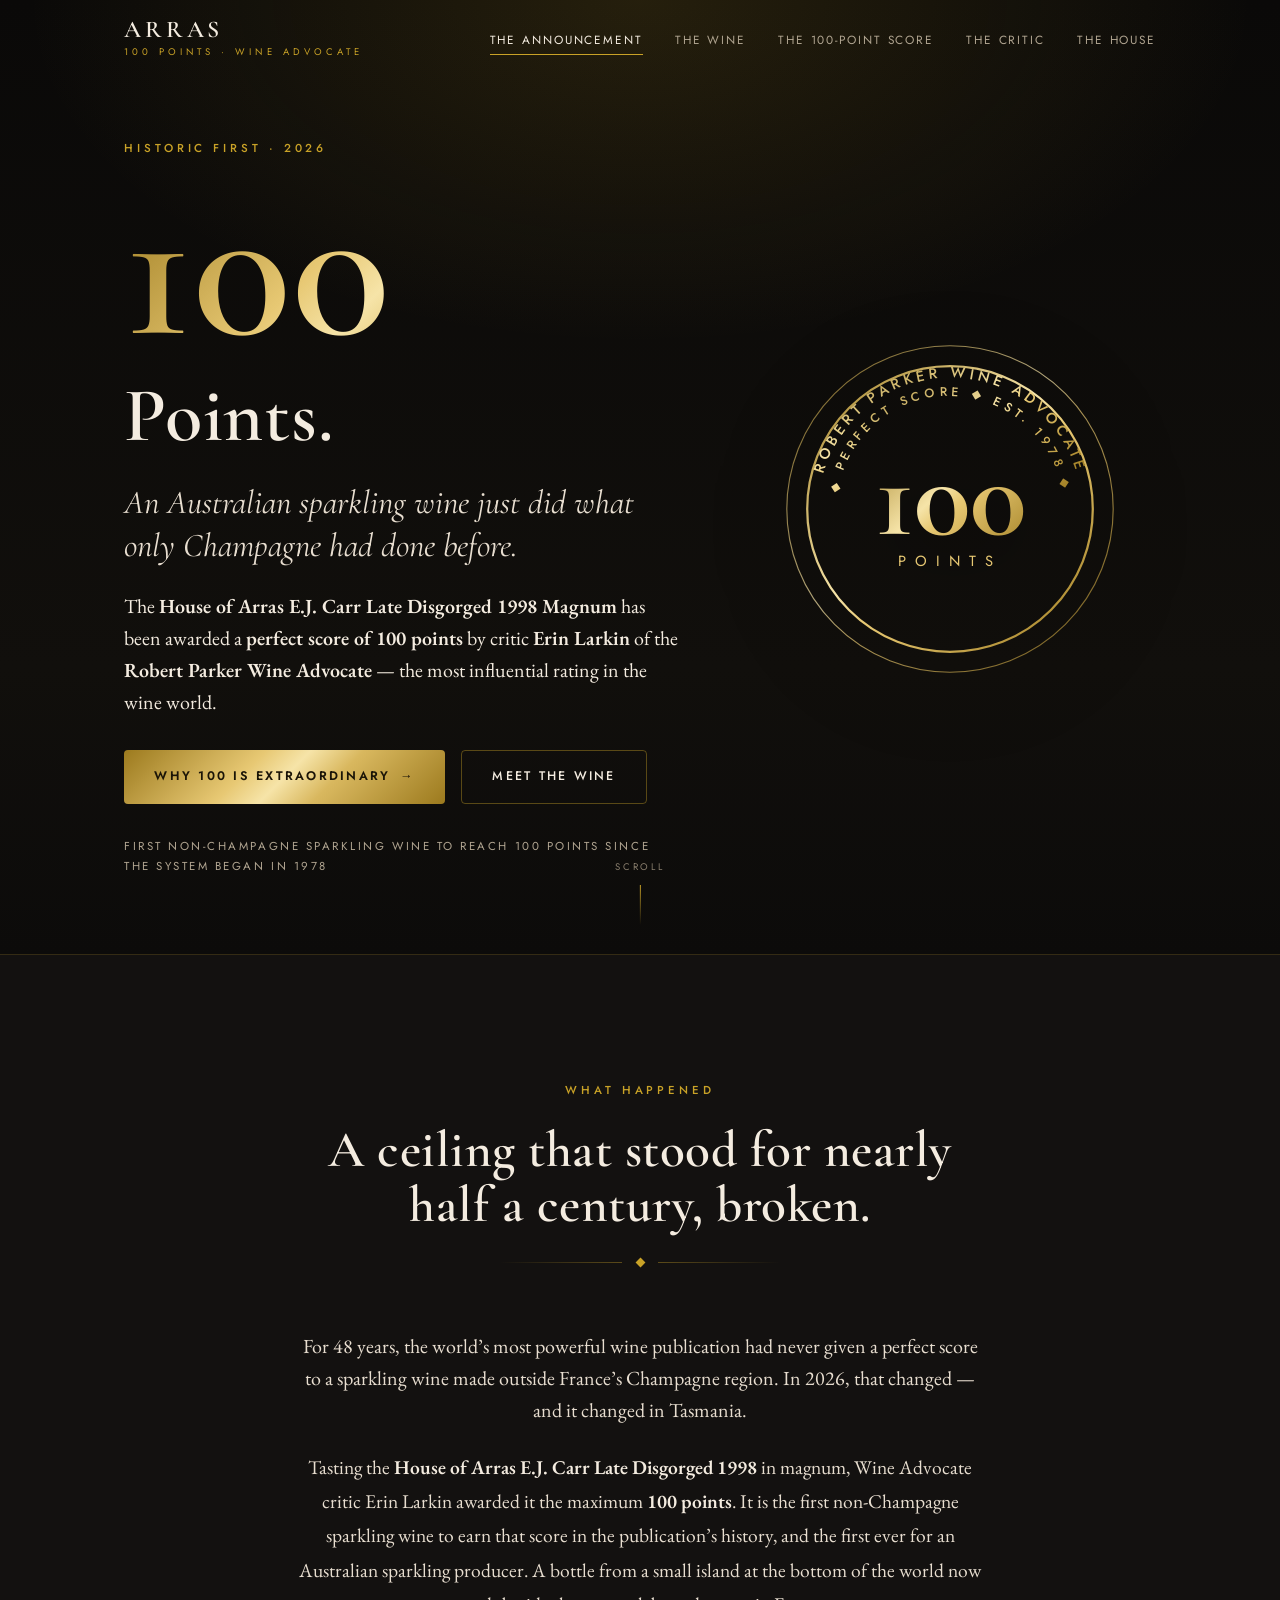
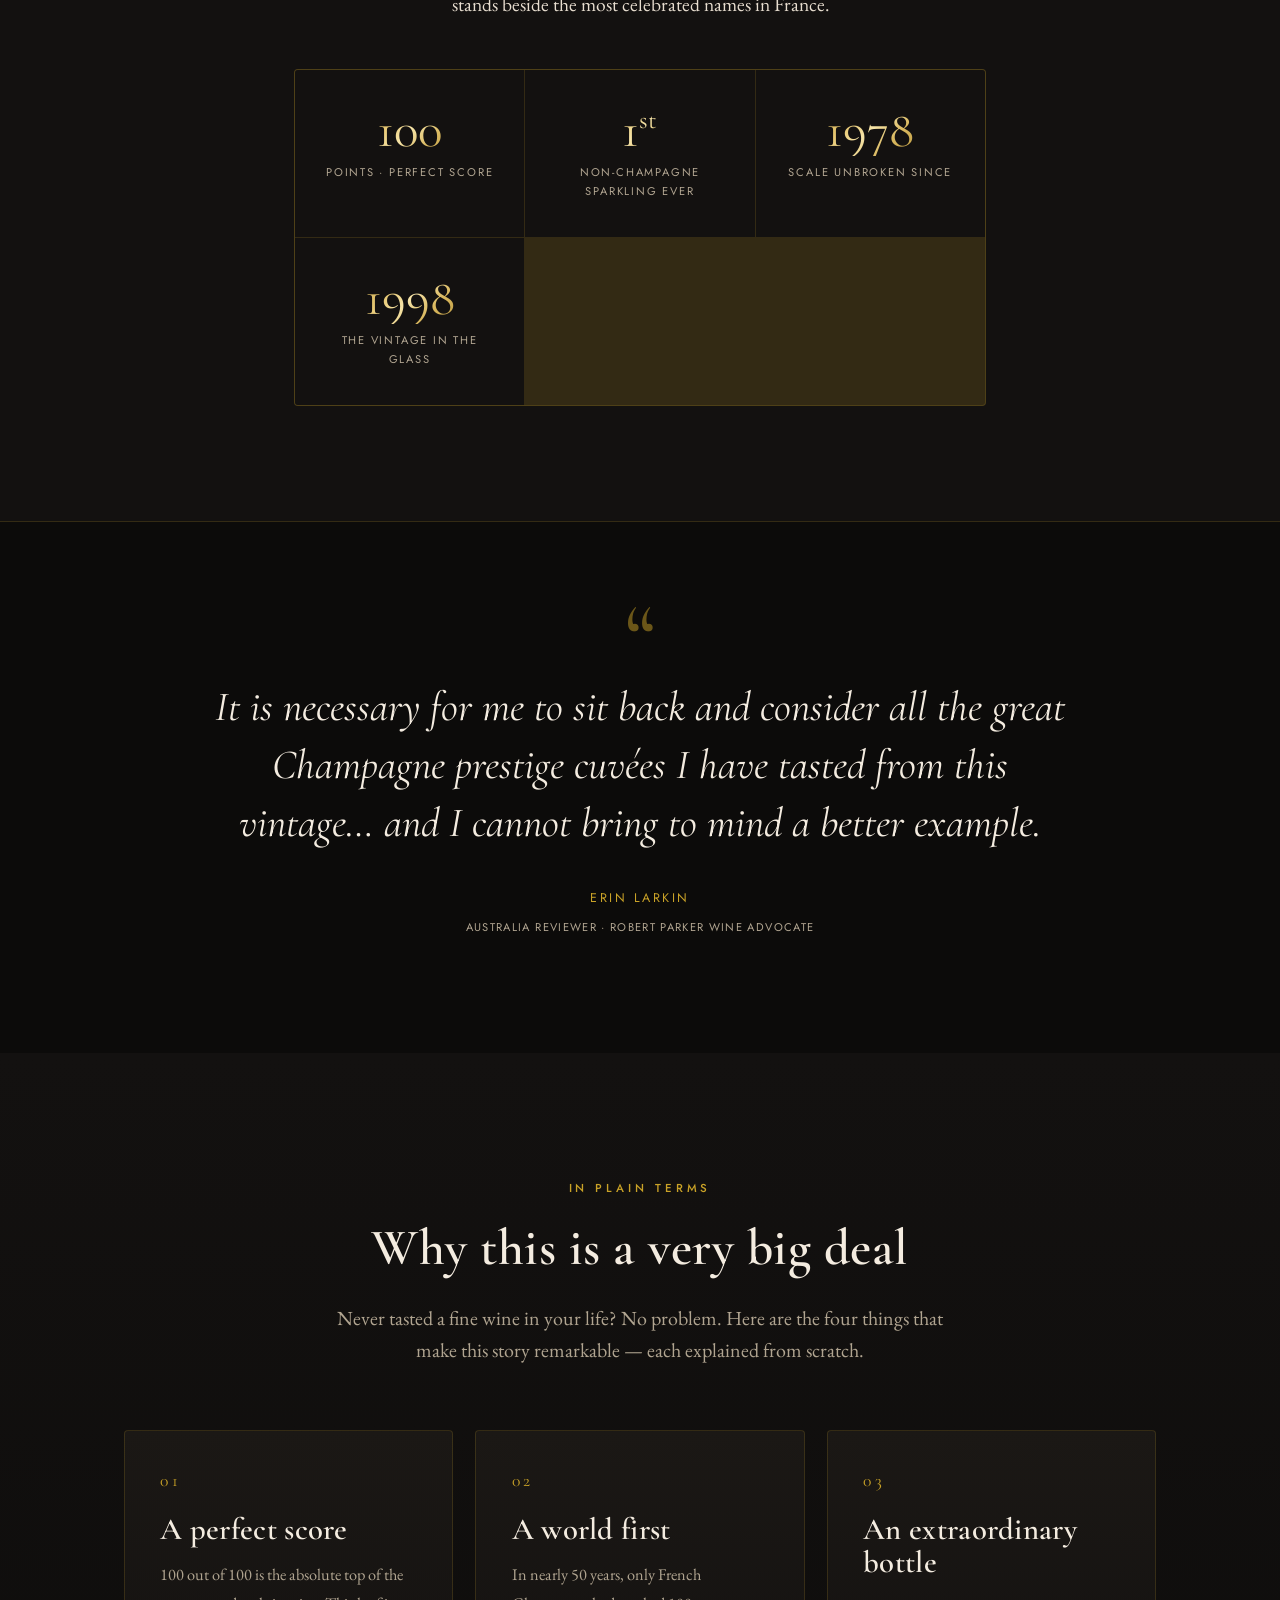
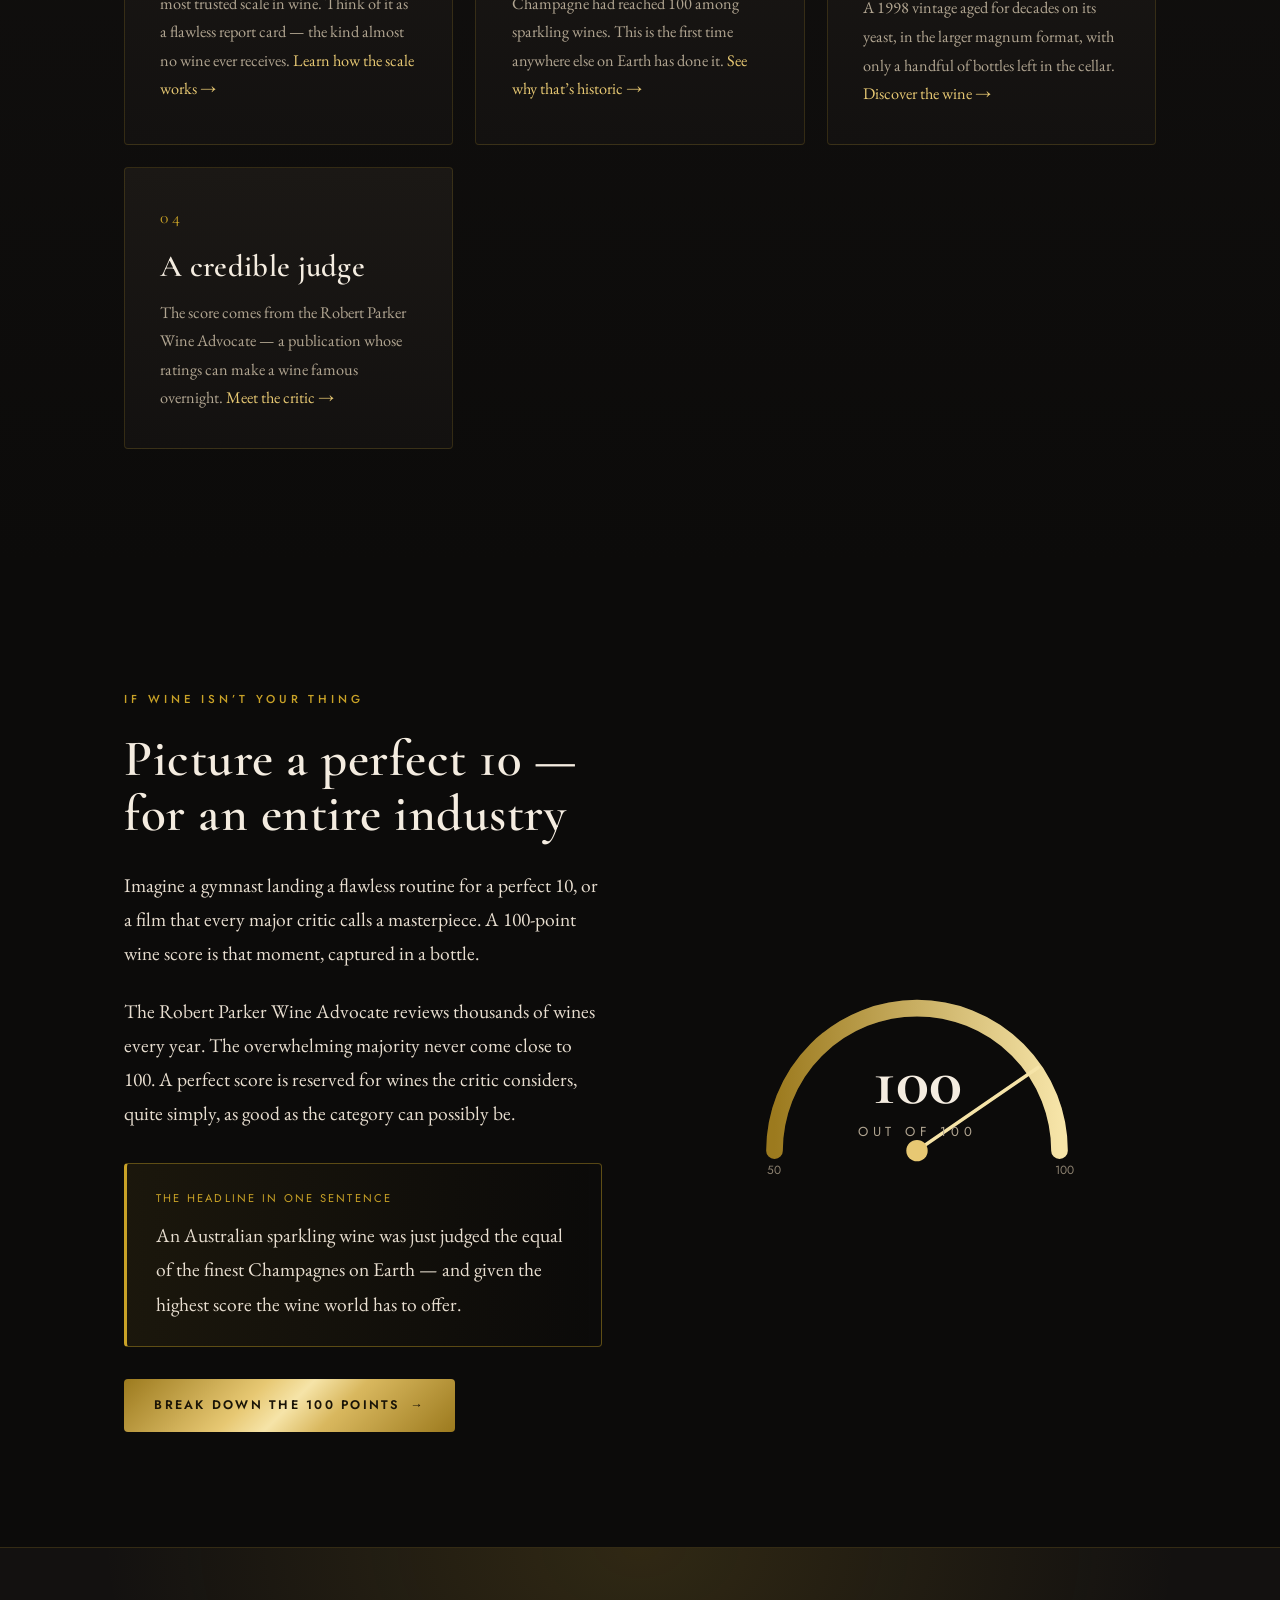
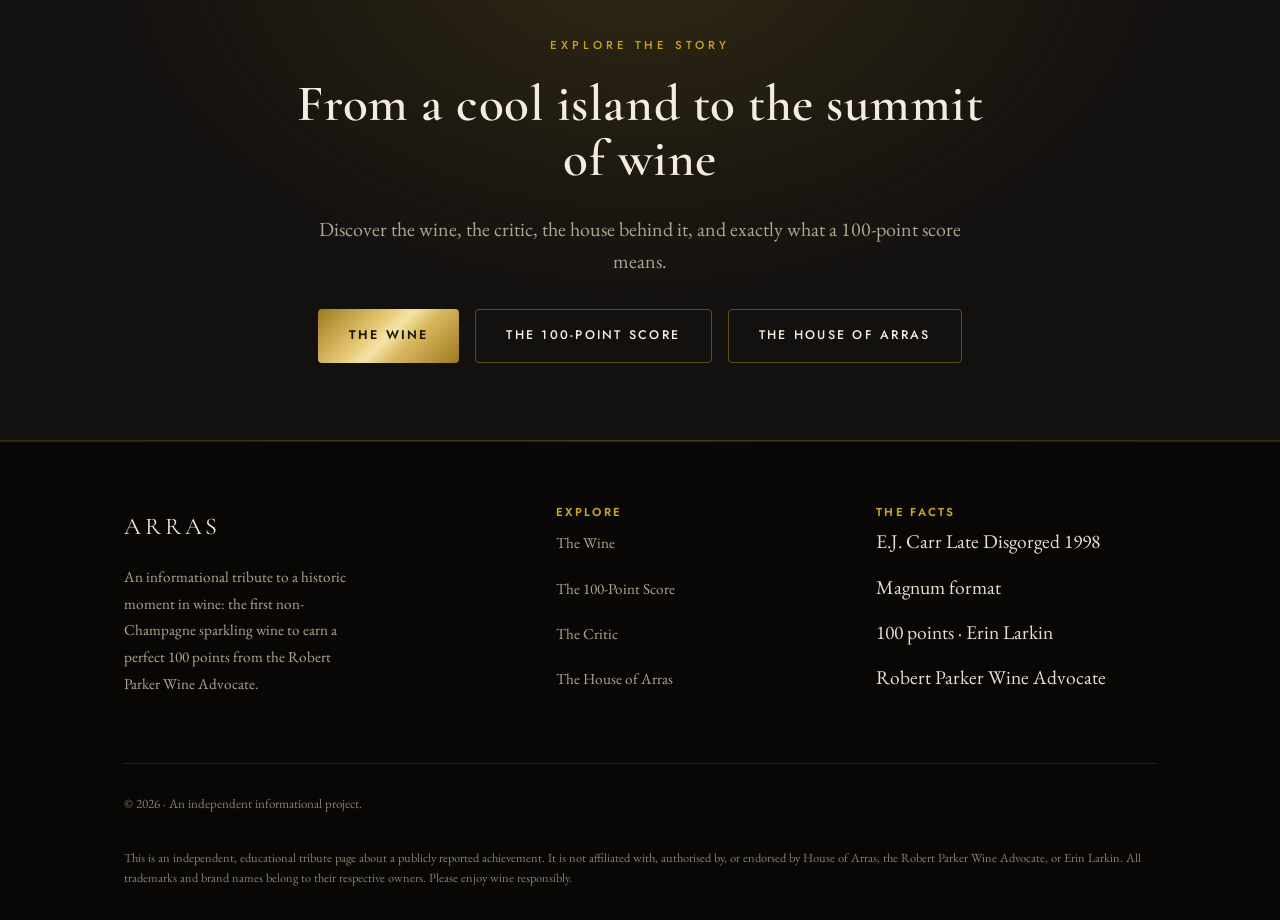
==== index.html @ d30e1c85 "Build House of Arras 100-point informational website Multi-page static site (HTML/CSS/JS) celebratin" ====
<!DOCTYPE html>
<html lang="en">
<head>
  <meta charset="UTF-8" />
  <meta name="viewport" content="width=device-width, initial-scale=1.0" />
  <title>House of Arras — A Perfect 100 Points | Robert Parker Wine Advocate</title>
  <meta name="description" content="A first in history: House of Arras E.J. Carr Late Disgorged 1998 Magnum is the first non-Champagne sparkling wine ever to score a perfect 100 points from Robert Parker Wine Advocate, awarded by critic Erin Larkin." />
  <link rel="icon" type="image/svg+xml" href="assets/favicon.svg" />
  <link rel="preconnect" href="https://fonts.googleapis.com" />
  <link rel="preconnect" href="https://fonts.gstatic.com" crossorigin />
  <link href="https://fonts.googleapis.com/css2?family=Cormorant+Garamond:ital,wght@0,500;0,600;0,700;1,500;1,600&family=EB+Garamond:ital@0;1&family=Jost:wght@300;400;500&display=swap" rel="stylesheet" />
  <link rel="stylesheet" href="css/style.css" />
</head>
<body>

  <!-- ============================= HEADER ============================= -->
  <header class="site-header">
    <nav class="nav container">
      <a class="brand" href="index.html" aria-label="House of Arras — 100 Points, home">
        <span class="brand-name">Arras</span>
        <span class="brand-sub">100 Points · Wine Advocate</span>
      </a>
      <button class="nav-toggle" aria-label="Toggle menu" aria-expanded="false">
        <span></span><span></span><span></span>
      </button>
      <ul class="nav-links">
        <li><a href="index.html" aria-current="page">The Announcement</a></li>
        <li><a href="the-wine.html">The Wine</a></li>
        <li><a href="understanding-the-score.html">The 100-Point Score</a></li>
        <li><a href="the-critic.html">The Critic</a></li>
        <li><a href="about-arras.html">The House</a></li>
      </ul>
    </nav>
  </header>

  <!-- ============================== HERO ============================== -->
  <section class="hero">
    <div class="bubbles" aria-hidden="true"></div>
    <div class="container hero-inner">
      <div class="hero-copy reveal in">
        <span class="eyebrow">Historic First · 2026</span>
        <h1>
          <span class="score gold-text">100</span>
          Points.
        </h1>
        <p class="subhead">An Australian sparkling wine just did what only Champagne had done before.</p>
        <p class="lead">
          The <strong>House of Arras E.J. Carr Late Disgorged 1998 Magnum</strong> has been awarded a
          <strong>perfect score of 100 points</strong> by critic <strong>Erin Larkin</strong> of the
          <strong>Robert Parker Wine Advocate</strong> — the most influential rating in the wine world.
        </p>
        <div class="btn-row">
          <a class="btn btn--solid" href="understanding-the-score.html">Why 100 is extraordinary <span class="arrow">→</span></a>
          <a class="btn" href="the-wine.html">Meet the wine</a>
        </div>
        <p class="micro">First non-Champagne sparkling wine to reach 100 points since the system began in 1978</p>
      </div>

      <div class="hero-art reveal in d2">
        <!-- The 100-point seal -->
        <svg class="seal" viewBox="0 0 300 300" xmlns="http://www.w3.org/2000/svg" role="img" aria-label="A perfect 100 points from the Robert Parker Wine Advocate">
          <defs>
            <linearGradient id="seal-gold" x1="0" y1="0" x2="1" y2="1">
              <stop offset="0" stop-color="#9c7a1e" />
              <stop offset="0.45" stop-color="#f6e4a8" />
              <stop offset="0.55" stop-color="#e7c873" />
              <stop offset="1" stop-color="#9c7a1e" />
            </linearGradient>
            <path id="seal-top" d="M150,150 m -116,0 a 116,116 0 1,1 232,0" fill="none" />
            <path id="seal-bottom" d="M150,150 m -100,0 a 100,100 0 0,1 200,0" fill="none" />
          </defs>
          <circle cx="150" cy="150" r="144" fill="none" stroke="url(#seal-gold)" stroke-width="1" opacity="0.7" />
          <circle cx="150" cy="150" r="126" fill="none" stroke="url(#seal-gold)" stroke-width="2" />
          <g class="seal-rotate" fill="url(#seal-gold)" font-family="Jost, sans-serif" font-weight="500">
            <text font-size="13" letter-spacing="3.5">
              <textPath href="#seal-top" startOffset="50%" text-anchor="middle">ROBERT PARKER WINE ADVOCATE</textPath>
            </text>
            <text font-size="11" letter-spacing="4">
              <textPath href="#seal-bottom" startOffset="50%" text-anchor="middle">◆ PERFECT SCORE ◆ EST. 1978 ◆</textPath>
            </text>
          </g>
          <text x="150" y="172" text-anchor="middle" font-family="Cormorant Garamond, serif" font-size="104" font-weight="700" fill="url(#seal-gold)">100</text>
          <text x="150" y="200" text-anchor="middle" font-family="Jost, sans-serif" font-size="13" letter-spacing="8" fill="#e7c873">POINTS</text>
        </svg>
      </div>
    </div>

    <div class="scroll-cue" aria-hidden="true">
      <span>Scroll</span>
      <span class="line"></span>
    </div>
  </section>

  <!-- =========================== THE HEADLINE ========================= -->
  <section class="section section--alt">
    <div class="container narrow">
      <div class="section-head center reveal">
        <span class="eyebrow">What happened</span>
        <h2>A ceiling that stood for nearly half a century, broken.</h2>
        <div class="flourish"><span class="diamond"></span></div>
      </div>
      <div class="prose reveal d1" style="text-align:center; max-width: 760px; margin-inline:auto;">
        <p class="lead">
          For 48 years, the world’s most powerful wine publication had never given a perfect score to a
          sparkling wine made outside France’s Champagne region. In 2026, that changed — and it changed in Tasmania.
        </p>
        <p>
          Tasting the <strong>House of Arras E.J. Carr Late Disgorged 1998</strong> in magnum, Wine Advocate critic
          Erin Larkin awarded it the maximum <strong>100 points</strong>. It is the first non-Champagne sparkling
          wine to earn that score in the publication’s history, and the first ever for an Australian sparkling
          producer. A bottle from a small island at the bottom of the world now stands beside the most celebrated
          names in France.
        </p>
      </div>

      <div class="stats reveal d2" style="margin-top:3rem;">
        <div class="stat"><div class="num gold-text">100</div><div class="label">Points · Perfect Score</div></div>
        <div class="stat"><div class="num gold-text">1<sup style="font-size:.5em">st</sup></div><div class="label">Non-Champagne sparkling ever</div></div>
        <div class="stat"><div class="num gold-text">1978</div><div class="label">Scale unbroken since</div></div>
        <div class="stat"><div class="num gold-text">1998</div><div class="label">The vintage in the glass</div></div>
      </div>
    </div>
  </section>

  <!-- ============================ THE QUOTE ========================== -->
  <section class="section">
    <div class="container">
      <div class="pullquote reveal">
        <span class="mark" aria-hidden="true">“</span>
        <blockquote>
          It is necessary for me to sit back and consider all the great Champagne prestige cuvées I have
          tasted from this vintage… and I cannot bring to mind a better example.
        </blockquote>
        <cite>
          Erin Larkin
          <span>Australia Reviewer · Robert Parker Wine Advocate</span>
        </cite>
      </div>
    </div>
  </section>

  <!-- =========================== WHY IT MATTERS ====================== -->
  <section class="section section--panel">
    <div class="container">
      <div class="section-head center reveal">
        <span class="eyebrow">In plain terms</span>
        <h2>Why this is a very big deal</h2>
        <p class="lead" style="color:var(--muted); max-width:640px; margin-inline:auto;">
          Never tasted a fine wine in your life? No problem. Here are the four things that make this story
          remarkable — each explained from scratch.
        </p>
      </div>

      <div class="card-grid">
        <a class="card reveal" href="understanding-the-score.html">
          <span class="card-num">01</span>
          <h3>A perfect score</h3>
          <p>100 out of 100 is the absolute top of the most trusted scale in wine. Think of it as a flawless
          report card — the kind almost no wine ever receives. <span class="text-gold">Learn how the scale works →</span></p>
        </a>
        <a class="card reveal d1" href="understanding-the-score.html#record">
          <span class="card-num">02</span>
          <h3>A world first</h3>
          <p>In nearly 50 years, only French Champagne had reached 100 among sparkling wines. This is the first
          time anywhere else on Earth has done it. <span class="text-gold">See why that’s historic →</span></p>
        </a>
        <a class="card reveal d2" href="the-wine.html">
          <span class="card-num">03</span>
          <h3>An extraordinary bottle</h3>
          <p>A 1998 vintage aged for decades on its yeast, in the larger magnum format, with only a handful of
          bottles left in the cellar. <span class="text-gold">Discover the wine →</span></p>
        </a>
        <a class="card reveal d3" href="the-critic.html">
          <span class="card-num">04</span>
          <h3>A credible judge</h3>
          <p>The score comes from the Robert Parker Wine Advocate — a publication whose ratings can make a wine
          famous overnight. <span class="text-gold">Meet the critic →</span></p>
        </a>
      </div>
    </div>
  </section>

  <!-- ====================== ANALOGY / EXPLAINER TEASER =============== -->
  <section class="section">
    <div class="container">
      <div class="feature">
        <div class="feature-copy reveal">
          <span class="eyebrow">If wine isn’t your thing</span>
          <h2>Picture a perfect 10 — for an entire industry</h2>
          <p>
            Imagine a gymnast landing a flawless routine for a perfect 10, or a film that every major critic
            calls a masterpiece. A 100-point wine score is that moment, captured in a bottle.
          </p>
          <p>
            The Robert Parker Wine Advocate reviews thousands of wines every year. The overwhelming majority
            never come close to 100. A perfect score is reserved for wines the critic considers, quite simply,
            as good as the category can possibly be.
          </p>
          <div class="callout">
            <span class="callout-label">The headline in one sentence</span>
            <p>An Australian sparkling wine was just judged the equal of the finest Champagnes on Earth — and
            given the highest score the wine world has to offer.</p>
          </div>
          <div class="btn-row">
            <a class="btn btn--solid" href="understanding-the-score.html">Break down the 100 points <span class="arrow">→</span></a>
          </div>
        </div>

        <div class="feature-media reveal d2">
          <!-- Mini score gauge -->
          <svg viewBox="0 0 320 220" width="100%" style="max-width:380px" role="img" aria-label="A score dial pointing to 100 out of 100">
            <defs>
              <linearGradient id="gauge-gold" x1="0" y1="0" x2="1" y2="0">
                <stop offset="0" stop-color="#9c7a1e" /><stop offset="1" stop-color="#f6e4a8" />
              </linearGradient>
            </defs>
            <path d="M40,190 A120,120 0 0,1 280,190" fill="none" stroke="#241f17" stroke-width="14" stroke-linecap="round" />
            <path d="M40,190 A120,120 0 0,1 280,190" fill="none" stroke="url(#gauge-gold)" stroke-width="14" stroke-linecap="round" stroke-dasharray="377" stroke-dashoffset="0" />
            <line x1="160" y1="190" x2="262" y2="120" stroke="#f6e4a8" stroke-width="3" stroke-linecap="round" />
            <circle cx="160" cy="190" r="9" fill="#e7c873" />
            <text x="160" y="150" text-anchor="middle" font-family="Cormorant Garamond, serif" font-size="58" font-weight="700" fill="#f4ece0">100</text>
            <text x="160" y="178" text-anchor="middle" font-family="Jost, sans-serif" font-size="11" letter-spacing="4" fill="#b1a591">OUT OF 100</text>
            <text x="34" y="210" font-family="Jost, sans-serif" font-size="10" fill="#8a7f6e">50</text>
            <text x="276" y="210" font-family="Jost, sans-serif" font-size="10" fill="#8a7f6e">100</text>
          </svg>
        </div>
      </div>
    </div>
  </section>

  <!-- ============================== CTA ============================== -->
  <section class="section section--tight cta">
    <div class="container narrow">
      <div class="reveal">
        <span class="eyebrow">Explore the story</span>
        <h2>From a cool island to the summit of wine</h2>
        <p class="lead" style="color:var(--muted);">
          Discover the wine, the critic, the house behind it, and exactly what a 100-point score means.
        </p>
        <div class="btn-row" style="justify-content:center;">
          <a class="btn btn--solid" href="the-wine.html">The Wine</a>
          <a class="btn" href="understanding-the-score.html">The 100-Point Score</a>
          <a class="btn" href="about-arras.html">The House of Arras</a>
        </div>
      </div>
    </div>
  </section>

  <!-- ============================= FOOTER ============================ -->
  <footer class="site-footer">
    <div class="container">
      <div class="footer-grid">
        <div class="footer-brand">
          <span class="brand-name">Arras</span>
          <p>An informational tribute to a historic moment in wine: the first non-Champagne sparkling wine to
          earn a perfect 100 points from the Robert Parker Wine Advocate.</p>
        </div>
        <div>
          <h4>Explore</h4>
          <ul>
            <li><a href="the-wine.html">The Wine</a></li>
            <li><a href="understanding-the-score.html">The 100-Point Score</a></li>
            <li><a href="the-critic.html">The Critic</a></li>
            <li><a href="about-arras.html">The House of Arras</a></li>
          </ul>
        </div>
        <div>
          <h4>The Facts</h4>
          <ul>
            <li>E.J. Carr Late Disgorged 1998</li>
            <li>Magnum format</li>
            <li>100 points · Erin Larkin</li>
            <li>Robert Parker Wine Advocate</li>
          </ul>
        </div>
      </div>
      <div class="footer-bottom">
        <p>© <span data-year>2026</span> · An independent informational project.</p>
        <p class="disclaimer">
          This is an independent, educational tribute page about a publicly reported achievement. It is not
          affiliated with, authorised by, or endorsed by House of Arras, the Robert Parker Wine Advocate, or
          Erin Larkin. All trademarks and brand names belong to their respective owners. Please enjoy wine
          responsibly.
        </p>
      </div>
    </div>
  </footer>

  <script src="js/main.js"></script>
</body>
</html>
---- css/style.css ----
/* =========================================================================
   House of Arras — 100 Points
   A design-driven, content-first informational site.
   Palette: deep charcoal + champagne gold + warm cream.
   ========================================================================= */

/* ----------------------------- Design tokens ---------------------------- */
:root {
  /* Colour */
  --bg:            #0c0b0a;
  --bg-2:          #131110;
  --bg-3:          #1b1815;
  --panel:         #17140f;
  --line:          rgba(201, 162, 39, 0.18);
  --line-strong:   rgba(201, 162, 39, 0.4);

  --gold:          #c9a227;
  --gold-light:    #e7c873;
  --gold-soft:     #d9b85f;
  --gold-deep:     #9c7a1e;

  --cream:         #f4ece0;
  --text:          #e8ded0;
  --muted:         #b1a591;
  --muted-2:       #8a7f6e;

  /* Type */
  --serif:  "Cormorant Garamond", "Times New Roman", serif;
  --body:   "EB Garamond", Georgia, "Times New Roman", serif;
  --ui:     "Jost", "Helvetica Neue", Arial, sans-serif;

  /* Layout */
  --maxw: 1160px;
  --gutter: clamp(1.25rem, 5vw, 4rem);
  --radius: 4px;

  --gold-gradient: linear-gradient(135deg, #9c7a1e 0%, #e7c873 38%, #f6e4a8 50%, #d9b85f 64%, #9c7a1e 100%);
  --shadow: 0 24px 60px -20px rgba(0, 0, 0, 0.8);
}

/* -------------------------------- Reset -------------------------------- */
*, *::before, *::after { box-sizing: border-box; }

html {
  scroll-behavior: smooth;
  -webkit-text-size-adjust: 100%;
}

body {
  margin: 0;
  background: var(--bg);
  color: var(--text);
  font-family: var(--body);
  font-size: clamp(1.05rem, 0.55vw + 0.95rem, 1.22rem);
  line-height: 1.75;
  font-weight: 400;
  -webkit-font-smoothing: antialiased;
  text-rendering: optimizeLegibility;
  overflow-x: hidden;
}

img { max-width: 100%; display: block; }

a { color: var(--gold-light); text-decoration: none; transition: color .25s ease; }
a:hover { color: var(--cream); }

/* Subtle warm grain / vignette backdrop applied to body */
body::before {
  content: "";
  position: fixed;
  inset: 0;
  pointer-events: none;
  z-index: 0;
  background:
    radial-gradient(120% 80% at 50% -10%, rgba(201, 162, 39, 0.12), transparent 55%),
    radial-gradient(90% 60% at 100% 100%, rgba(156, 122, 30, 0.08), transparent 60%);
}

/* ----------------------------- Typography ------------------------------ */
h1, h2, h3, h4 {
  font-family: var(--serif);
  font-weight: 600;
  line-height: 1.08;
  color: var(--cream);
  margin: 0 0 0.5em;
  letter-spacing: 0.01em;
}

h1 { font-size: clamp(2.6rem, 6vw, 5rem); }
h2 { font-size: clamp(2rem, 4vw, 3.2rem); }
h3 { font-size: clamp(1.45rem, 2.4vw, 2rem); }
h4 { font-size: clamp(1.15rem, 1.6vw, 1.4rem); }

p { margin: 0 0 1.2em; }
p.lead {
  font-size: clamp(1.25rem, 1.4vw, 1.5rem);
  color: var(--cream);
  line-height: 1.6;
}

strong { color: var(--cream); font-weight: 600; }
em { color: var(--gold-light); font-style: italic; }

.eyebrow {
  font-family: var(--ui);
  text-transform: uppercase;
  letter-spacing: 0.34em;
  font-size: 0.72rem;
  font-weight: 500;
  color: var(--gold);
  margin: 0 0 1.4rem;
  display: inline-block;
}

.text-gold { color: var(--gold-light); }

.gold-text {
  background: var(--gold-gradient);
  -webkit-background-clip: text;
  background-clip: text;
  -webkit-text-fill-color: transparent;
  color: var(--gold-light);
}

/* ------------------------------- Layout -------------------------------- */
.container {
  width: 100%;
  max-width: var(--maxw);
  margin-inline: auto;
  padding-inline: var(--gutter);
  position: relative;
  z-index: 1;
}
.container.narrow { max-width: 820px; }

section { position: relative; z-index: 1; }

.section {
  padding-block: clamp(4rem, 9vw, 8rem);
}
.section--tight { padding-block: clamp(3rem, 6vw, 5rem); }
.section--alt { background: var(--bg-2); border-block: 1px solid var(--line); }
.section--panel { background: linear-gradient(180deg, var(--bg-2), var(--bg)); }

.section-head { max-width: 720px; margin-bottom: clamp(2.5rem, 5vw, 4rem); }
.section-head.center { margin-inline: auto; text-align: center; }

/* gold divider flourish */
.flourish {
  display: flex;
  align-items: center;
  gap: 0.9rem;
  color: var(--gold);
  margin: 1.5rem 0;
}
.flourish::before, .flourish::after {
  content: "";
  height: 1px;
  flex: 1;
  background: linear-gradient(90deg, transparent, var(--line-strong));
}
.flourish::after { background: linear-gradient(90deg, var(--line-strong), transparent); }
.flourish .diamond { width: 7px; height: 7px; background: var(--gold); transform: rotate(45deg); }
.section-head.center .flourish { margin-inline: auto; max-width: 280px; }

/* ------------------------------ Buttons -------------------------------- */
.btn {
  font-family: var(--ui);
  text-transform: uppercase;
  letter-spacing: 0.18em;
  font-size: 0.78rem;
  font-weight: 500;
  padding: 0.95rem 1.9rem;
  display: inline-flex;
  align-items: center;
  gap: 0.6rem;
  border: 1px solid var(--line-strong);
  border-radius: var(--radius);
  cursor: pointer;
  transition: all .3s ease;
  background: transparent;
  color: var(--cream);
}
.btn:hover { color: var(--bg); background: var(--gold-light); border-color: var(--gold-light); }
.btn--solid {
  background: var(--gold-gradient);
  color: #1a1407;
  border: none;
  font-weight: 600;
}
.btn--solid:hover { filter: brightness(1.08); color: #1a1407; }
.btn--ghost { color: var(--muted); }
.btn .arrow { transition: transform .3s ease; }
.btn:hover .arrow { transform: translateX(4px); }

.btn-row { display: flex; flex-wrap: wrap; gap: 1rem; margin-top: 2rem; }

/* ------------------------------- Header -------------------------------- */
.site-header {
  position: fixed;
  inset: 0 0 auto 0;
  z-index: 50;
  transition: background .35s ease, border-color .35s ease, padding .35s ease;
  border-bottom: 1px solid transparent;
  padding-block: 1.1rem;
}
.site-header.scrolled {
  background: rgba(10, 9, 8, 0.86);
  backdrop-filter: blur(14px);
  border-bottom-color: var(--line);
  padding-block: 0.7rem;
}
.nav {
  display: flex;
  align-items: center;
  justify-content: space-between;
  gap: 1rem;
}
.brand { display: flex; flex-direction: column; line-height: 1; }
.brand .brand-name {
  font-family: var(--serif);
  font-size: 1.5rem;
  font-weight: 600;
  letter-spacing: 0.16em;
  color: var(--cream);
  text-transform: uppercase;
}
.brand .brand-sub {
  font-family: var(--ui);
  font-size: 0.6rem;
  letter-spacing: 0.42em;
  text-transform: uppercase;
  color: var(--gold);
  margin-top: 0.4rem;
}
.nav-links {
  display: flex;
  align-items: center;
  gap: 2rem;
  list-style: none;
  margin: 0;
  padding: 0;
}
.nav-links a {
  font-family: var(--ui);
  text-transform: uppercase;
  letter-spacing: 0.16em;
  font-size: 0.74rem;
  font-weight: 400;
  color: var(--muted);
  position: relative;
  padding-block: 0.4rem;
}
.nav-links a::after {
  content: "";
  position: absolute;
  left: 0; bottom: 0;
  width: 0; height: 1px;
  background: var(--gold);
  transition: width .3s ease;
}
.nav-links a:hover, .nav-links a[aria-current="page"] { color: var(--cream); }
.nav-links a:hover::after, .nav-links a[aria-current="page"]::after { width: 100%; }

.nav-toggle {
  display: none;
  background: none;
  border: none;
  cursor: pointer;
  padding: 0.5rem;
  z-index: 60;
}
.nav-toggle span {
  display: block;
  width: 26px; height: 2px;
  background: var(--cream);
  margin: 5px 0;
  transition: transform .3s ease, opacity .3s ease;
}
.nav-toggle[aria-expanded="true"] span:nth-child(1) { transform: translateY(7px) rotate(45deg); }
.nav-toggle[aria-expanded="true"] span:nth-child(2) { opacity: 0; }
.nav-toggle[aria-expanded="true"] span:nth-child(3) { transform: translateY(-7px) rotate(-45deg); }

@media (max-width: 860px) {
  .nav-toggle { display: block; }
  .nav-links {
    position: fixed;
    inset: 0 0 0 auto;
    width: min(80vw, 320px);
    flex-direction: column;
    align-items: flex-start;
    justify-content: center;
    gap: 1.8rem;
    padding: 2rem 2.5rem;
    background: var(--bg-2);
    border-left: 1px solid var(--line);
    transform: translateX(100%);
    transition: transform .4s cubic-bezier(.6,.05,.1,1);
  }
  .nav-links.open { transform: translateX(0); }
  .nav-links a { font-size: 0.95rem; }
}

/* -------------------------------- Hero --------------------------------- */
.hero {
  min-height: 100svh;
  display: flex;
  align-items: center;
  position: relative;
  overflow: hidden;
  padding-block: 8rem 4rem;
  background:
    radial-gradient(80% 60% at 50% 0%, rgba(201,162,39,0.14), transparent 60%),
    linear-gradient(180deg, #0a0908, #110f0c 70%, var(--bg));
}
.hero-inner {
  display: grid;
  grid-template-columns: 1.15fr 0.85fr;
  gap: clamp(2rem, 5vw, 4rem);
  align-items: center;
}
.hero h1 { margin-bottom: 0.3em; }
.hero h1 .score {
  display: block;
  font-size: clamp(5rem, 16vw, 13rem);
  line-height: 0.85;
  margin-bottom: 0.1em;
}
.hero .subhead {
  font-family: var(--serif);
  font-style: italic;
  font-size: clamp(1.4rem, 2.6vw, 2.2rem);
  color: var(--text);
  margin-bottom: 1.4rem;
  line-height: 1.3;
}
.hero .micro {
  font-family: var(--ui);
  text-transform: uppercase;
  letter-spacing: 0.22em;
  font-size: 0.72rem;
  color: var(--muted);
  margin-top: 2rem;
}
.hero-art {
  display: flex;
  justify-content: center;
  align-items: center;
  position: relative;
}

/* Champagne bubbles */
.bubbles { position: absolute; inset: 0; pointer-events: none; z-index: 0; overflow: hidden; }
.bubble {
  position: absolute;
  bottom: -40px;
  border-radius: 50%;
  background: radial-gradient(circle at 30% 30%, rgba(247,228,168,0.9), rgba(201,162,39,0.15));
  opacity: 0;
  animation: rise linear infinite;
}
@keyframes rise {
  0%   { transform: translateY(0) translateX(0); opacity: 0; }
  10%  { opacity: 0.7; }
  90%  { opacity: 0.5; }
  100% { transform: translateY(-105vh) translateX(20px); opacity: 0; }
}

/* The 100-point seal (reusable SVG wrapper) */
.seal { width: clamp(220px, 30vw, 340px); height: auto; filter: drop-shadow(0 18px 40px rgba(0,0,0,0.6)); }
.seal .seal-rotate { transform-box: fill-box; transform-origin: center; animation: spin 60s linear infinite; }
@keyframes spin { to { transform: rotate(360deg); } }

/* scroll cue */
.scroll-cue {
  position: absolute;
  left: 50%;
  bottom: 1.8rem;
  transform: translateX(-50%);
  font-family: var(--ui);
  text-transform: uppercase;
  letter-spacing: 0.3em;
  font-size: 0.6rem;
  color: var(--muted-2);
  display: flex;
  flex-direction: column;
  align-items: center;
  gap: 0.6rem;
}
.scroll-cue .line { width: 1px; height: 40px; background: linear-gradient(var(--gold), transparent); animation: cue 2s ease-in-out infinite; }
@keyframes cue { 0%,100%{ transform: scaleY(0.4); opacity:.4; transform-origin: top;} 50%{ transform: scaleY(1); opacity:1; transform-origin: top;} }

/* ------------------------------ Stat grid ------------------------------ */
.stats {
  display: grid;
  grid-template-columns: repeat(auto-fit, minmax(180px, 1fr));
  gap: 1px;
  background: var(--line);
  border: 1px solid var(--line);
  border-radius: var(--radius);
  overflow: hidden;
}
.stat {
  background: var(--bg-2);
  padding: 2.2rem 1.6rem;
  text-align: center;
}
.stat .num {
  font-family: var(--serif);
  font-size: clamp(2.4rem, 4vw, 3.4rem);
  line-height: 1;
  color: var(--gold-light);
  margin-bottom: 0.4rem;
}
.stat .label {
  font-family: var(--ui);
  text-transform: uppercase;
  letter-spacing: 0.16em;
  font-size: 0.7rem;
  color: var(--muted);
}

/* ---------------------------- Quote block ------------------------------ */
.pullquote {
  text-align: center;
  max-width: 880px;
  margin-inline: auto;
}
.pullquote .mark {
  font-family: var(--serif);
  font-size: 6rem;
  line-height: 0;
  color: var(--gold);
  opacity: 0.5;
  display: block;
  height: 2.5rem;
}
.pullquote blockquote {
  font-family: var(--serif);
  font-style: italic;
  font-size: clamp(1.6rem, 3.4vw, 2.6rem);
  line-height: 1.4;
  color: var(--cream);
  margin: 0 0 1.6rem;
}
.pullquote cite {
  font-family: var(--ui);
  font-style: normal;
  text-transform: uppercase;
  letter-spacing: 0.2em;
  font-size: 0.78rem;
  color: var(--gold);
}
.pullquote cite span { display: block; color: var(--muted); letter-spacing: 0.12em; margin-top: 0.4rem; font-size: 0.7rem; }

/* ------------------------------- Cards --------------------------------- */
.card-grid {
  display: grid;
  grid-template-columns: repeat(auto-fit, minmax(260px, 1fr));
  gap: 1.4rem;
}
.card {
  background: linear-gradient(180deg, var(--bg-3), var(--bg-2));
  border: 1px solid var(--line);
  border-radius: var(--radius);
  padding: 2.2rem;
  transition: transform .35s ease, border-color .35s ease, box-shadow .35s ease;
}
.card:hover { transform: translateY(-5px); border-color: var(--line-strong); box-shadow: var(--shadow); }
.card .card-icon {
  width: 48px; height: 48px;
  color: var(--gold);
  margin-bottom: 1.2rem;
}
.card h3 { color: var(--cream); }
.card p { color: var(--muted); margin-bottom: 0; font-size: 1.02rem; }
.card .card-num {
  font-family: var(--serif);
  font-size: 1.1rem;
  color: var(--gold);
  letter-spacing: 0.2em;
  display: block;
  margin-bottom: 1rem;
}

/* Two-column feature row */
.feature {
  display: grid;
  grid-template-columns: 1fr 1fr;
  gap: clamp(2rem, 6vw, 5rem);
  align-items: center;
}
.feature.reverse .feature-media { order: 2; }
.feature-media {
  display: flex;
  justify-content: center;
  align-items: center;
  min-height: 320px;
  position: relative;
}

/* --------------------------- Score scale viz --------------------------- */
.scale {
  margin: 2.5rem 0;
  border: 1px solid var(--line);
  border-radius: var(--radius);
  overflow: hidden;
}
.scale-row {
  display: grid;
  grid-template-columns: 110px 1fr;
  align-items: stretch;
  border-bottom: 1px solid var(--line);
}
.scale-row:last-child { border-bottom: none; }
.scale-range {
  font-family: var(--serif);
  font-size: 1.3rem;
  color: var(--gold-light);
  display: flex;
  align-items: center;
  justify-content: center;
  background: var(--bg-3);
  padding: 1rem 0.5rem;
  border-right: 1px solid var(--line);
}
.scale-desc {
  padding: 1rem 1.4rem;
  display: flex;
  flex-direction: column;
  justify-content: center;
}
.scale-desc .t { font-family: var(--ui); text-transform: uppercase; letter-spacing: 0.16em; font-size: 0.78rem; color: var(--cream); margin-bottom: 0.2rem; }
.scale-desc .d { font-size: 0.98rem; color: var(--muted); margin: 0; }
.scale-row.is-top {
  background: linear-gradient(90deg, rgba(201,162,39,0.16), rgba(201,162,39,0.04));
}
.scale-row.is-top .scale-range { background: var(--gold-gradient); color: #1a1407; font-weight: 600; }
.scale-row.is-top .scale-desc .t { color: var(--gold-light); }

/* points-allocation bars */
.alloc { display: grid; gap: 1rem; margin: 2.5rem 0; }
.alloc-item { }
.alloc-head { display: flex; justify-content: space-between; align-items: baseline; margin-bottom: 0.5rem; }
.alloc-head .name { font-family: var(--ui); text-transform: uppercase; letter-spacing: 0.12em; font-size: 0.78rem; color: var(--text); }
.alloc-head .val { font-family: var(--serif); color: var(--gold-light); font-size: 1.2rem; }
.alloc-track { height: 10px; background: var(--bg-3); border-radius: 20px; overflow: hidden; border: 1px solid var(--line); }
.alloc-fill { height: 100%; width: 0; background: var(--gold-gradient); border-radius: 20px; transition: width 1.2s cubic-bezier(.2,.8,.2,1); }

/* ------------------------------ Timeline ------------------------------- */
.timeline { position: relative; margin-top: 2rem; padding-left: 1.5rem; }
.timeline::before {
  content: ""; position: absolute; left: 5px; top: 6px; bottom: 6px;
  width: 1px; background: linear-gradient(var(--gold), transparent);
}
.tl-item { position: relative; padding: 0 0 2.2rem 1.8rem; }
.tl-item::before {
  content: ""; position: absolute; left: -3.5px; top: 6px;
  width: 9px; height: 9px; border-radius: 50%; background: var(--gold);
  box-shadow: 0 0 0 4px rgba(201,162,39,0.12);
}
.tl-item .yr { font-family: var(--serif); font-size: 1.4rem; color: var(--gold-light); }
.tl-item h4 { margin: 0.1rem 0 0.4rem; }
.tl-item p { color: var(--muted); margin: 0; font-size: 1rem; }

/* --------------------------- Tasting / chips --------------------------- */
.chips { display: flex; flex-wrap: wrap; gap: 0.7rem; margin: 1.6rem 0; }
.chip {
  font-family: var(--ui);
  font-size: 0.82rem;
  letter-spacing: 0.06em;
  padding: 0.5rem 1.1rem;
  border: 1px solid var(--line-strong);
  border-radius: 40px;
  color: var(--gold-light);
  background: rgba(201,162,39,0.05);
}

.spec-list { list-style: none; margin: 1.5rem 0; padding: 0; }
.spec-list li {
  display: flex;
  justify-content: space-between;
  gap: 1rem;
  padding: 0.9rem 0;
  border-bottom: 1px solid var(--line);
}
.spec-list .k { font-family: var(--ui); text-transform: uppercase; letter-spacing: 0.14em; font-size: 0.74rem; color: var(--muted); }
.spec-list .v { color: var(--cream); text-align: right; font-family: var(--serif); font-size: 1.15rem; }

/* ------------------------------ Callout -------------------------------- */
.callout {
  border: 1px solid var(--line-strong);
  border-left: 3px solid var(--gold);
  background: linear-gradient(90deg, rgba(201,162,39,0.08), transparent);
  padding: 1.6rem 1.8rem;
  border-radius: var(--radius);
  margin: 2rem 0;
}
.callout p:last-child { margin-bottom: 0; }
.callout .callout-label {
  font-family: var(--ui); text-transform: uppercase; letter-spacing: 0.2em;
  font-size: 0.7rem; color: var(--gold); display: block; margin-bottom: 0.6rem;
}

/* ------------------------------- CTA ----------------------------------- */
.cta {
  text-align: center;
  background:
    radial-gradient(70% 120% at 50% 0%, rgba(201,162,39,0.16), transparent 60%),
    var(--bg-2);
  border-block: 1px solid var(--line);
}

/* page hero (interior pages) */
.page-hero {
  padding-block: clamp(8rem, 16vw, 12rem) clamp(2.5rem, 5vw, 4rem);
  text-align: center;
  background:
    radial-gradient(70% 80% at 50% 0%, rgba(201,162,39,0.12), transparent 60%),
    linear-gradient(180deg, #0a0908, var(--bg));
  border-bottom: 1px solid var(--line);
}
.page-hero p.lead { max-width: 680px; margin-inline: auto; color: var(--muted); }

/* prose helper */
.prose p { color: var(--text); }
.prose h3 { margin-top: 2.4rem; color: var(--cream); }
.prose ul { padding-left: 1.2rem; color: var(--text); }
.prose li { margin-bottom: 0.6rem; }
.prose li::marker { color: var(--gold); }

/* ------------------------------- Footer -------------------------------- */
.site-footer {
  background: #080706;
  border-top: 1px solid var(--line);
  padding-block: 4rem 2rem;
  position: relative;
  z-index: 1;
}
.footer-grid {
  display: grid;
  grid-template-columns: 1.4fr 1fr 1fr;
  gap: 2.5rem;
  margin-bottom: 3rem;
}
.footer-grid h4 { font-family: var(--ui); text-transform: uppercase; letter-spacing: 0.2em; font-size: 0.72rem; color: var(--gold); }
.footer-grid ul { list-style: none; padding: 0; margin: 0; }
.footer-grid li { margin-bottom: 0.7rem; }
.footer-grid a { color: var(--muted); font-size: 0.95rem; }
.footer-grid a:hover { color: var(--cream); }
.footer-brand .brand-name { font-family: var(--serif); font-size: 1.5rem; letter-spacing: 0.16em; text-transform: uppercase; color: var(--cream); }
.footer-brand p { color: var(--muted); font-size: 0.95rem; margin-top: 1rem; max-width: 32ch; }
.footer-bottom {
  border-top: 1px solid var(--line);
  padding-top: 1.8rem;
  display: flex;
  flex-wrap: wrap;
  gap: 1rem;
  justify-content: space-between;
  align-items: center;
}
.footer-bottom p { margin: 0; color: var(--muted-2); font-size: 0.82rem; }
.disclaimer {
  font-size: 0.78rem !important;
  color: var(--muted-2);
  max-width: 100%;
  line-height: 1.6;
  margin-top: 1rem !important;
}

/* ---------------------------- Source list ------------------------------ */
.sources { list-style: none; padding: 0; margin: 1.5rem 0 0; }
.sources li { margin-bottom: 0.8rem; padding-left: 1.4rem; position: relative; font-size: 0.95rem; color: var(--muted); }
.sources li::before { content: "—"; position: absolute; left: 0; color: var(--gold); }

/* ----------------------------- Animations ------------------------------ */
.reveal { opacity: 0; transform: translateY(24px); transition: opacity .8s ease, transform .8s ease; }
.reveal.in { opacity: 1; transform: none; }
.reveal.d1 { transition-delay: .1s; }
.reveal.d2 { transition-delay: .2s; }
.reveal.d3 { transition-delay: .3s; }
.reveal.d4 { transition-delay: .4s; }

@media (prefers-reduced-motion: reduce) {
  * { animation: none !important; transition: none !important; scroll-behavior: auto !important; }
  .reveal { opacity: 1; transform: none; }
}

/* ----------------------------- Responsive ------------------------------ */
@media (max-width: 900px) {
  .hero-inner { grid-template-columns: 1fr; text-align: center; }
  .hero-art { order: -1; margin-bottom: 1rem; }
  .hero .micro { margin-inline: auto; }
  .feature { grid-template-columns: 1fr; }
  .feature.reverse .feature-media { order: -1; }
  .footer-grid { grid-template-columns: 1fr 1fr; }
  .footer-brand { grid-column: 1 / -1; }
}
@media (max-width: 560px) {
  .scale-row { grid-template-columns: 84px 1fr; }
  .footer-grid { grid-template-columns: 1fr; }
  .spec-list .v { font-size: 1rem; }
  .hero h1 .score { font-size: clamp(5rem, 30vw, 9rem); }
}
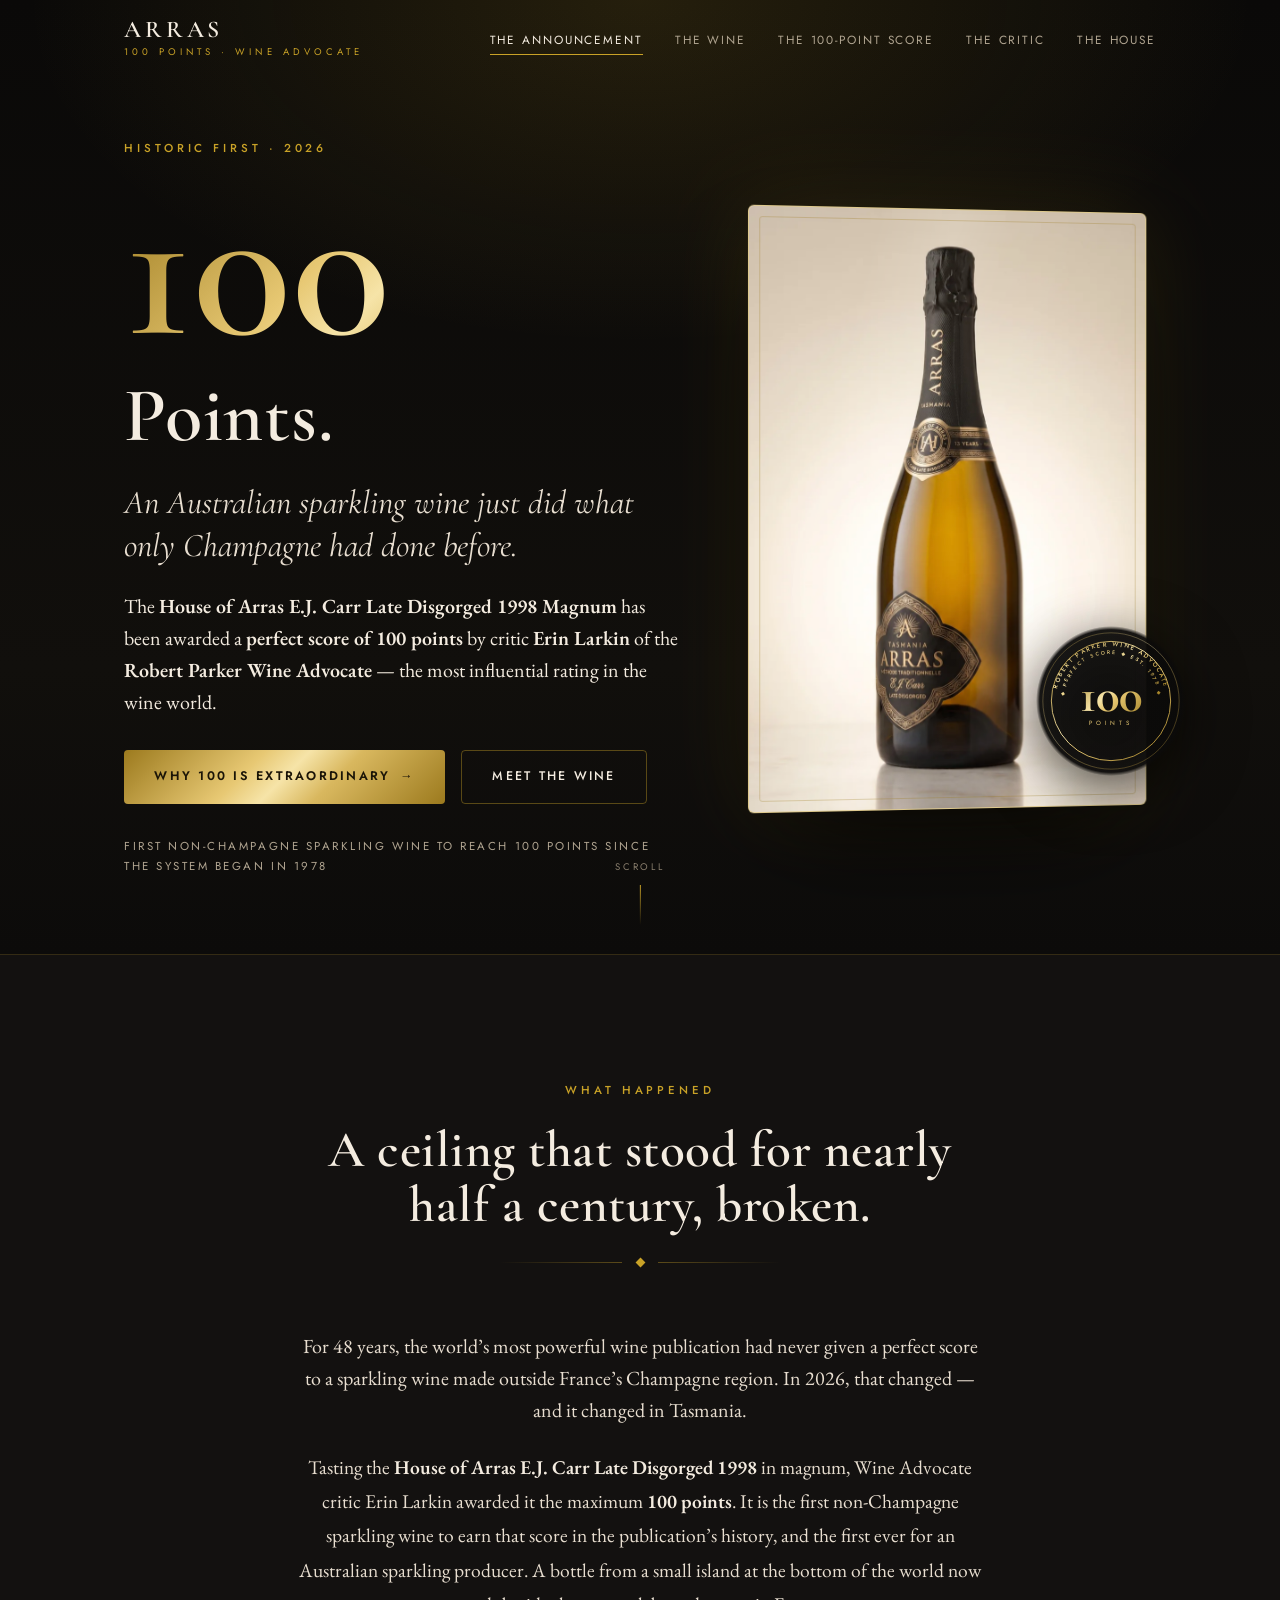
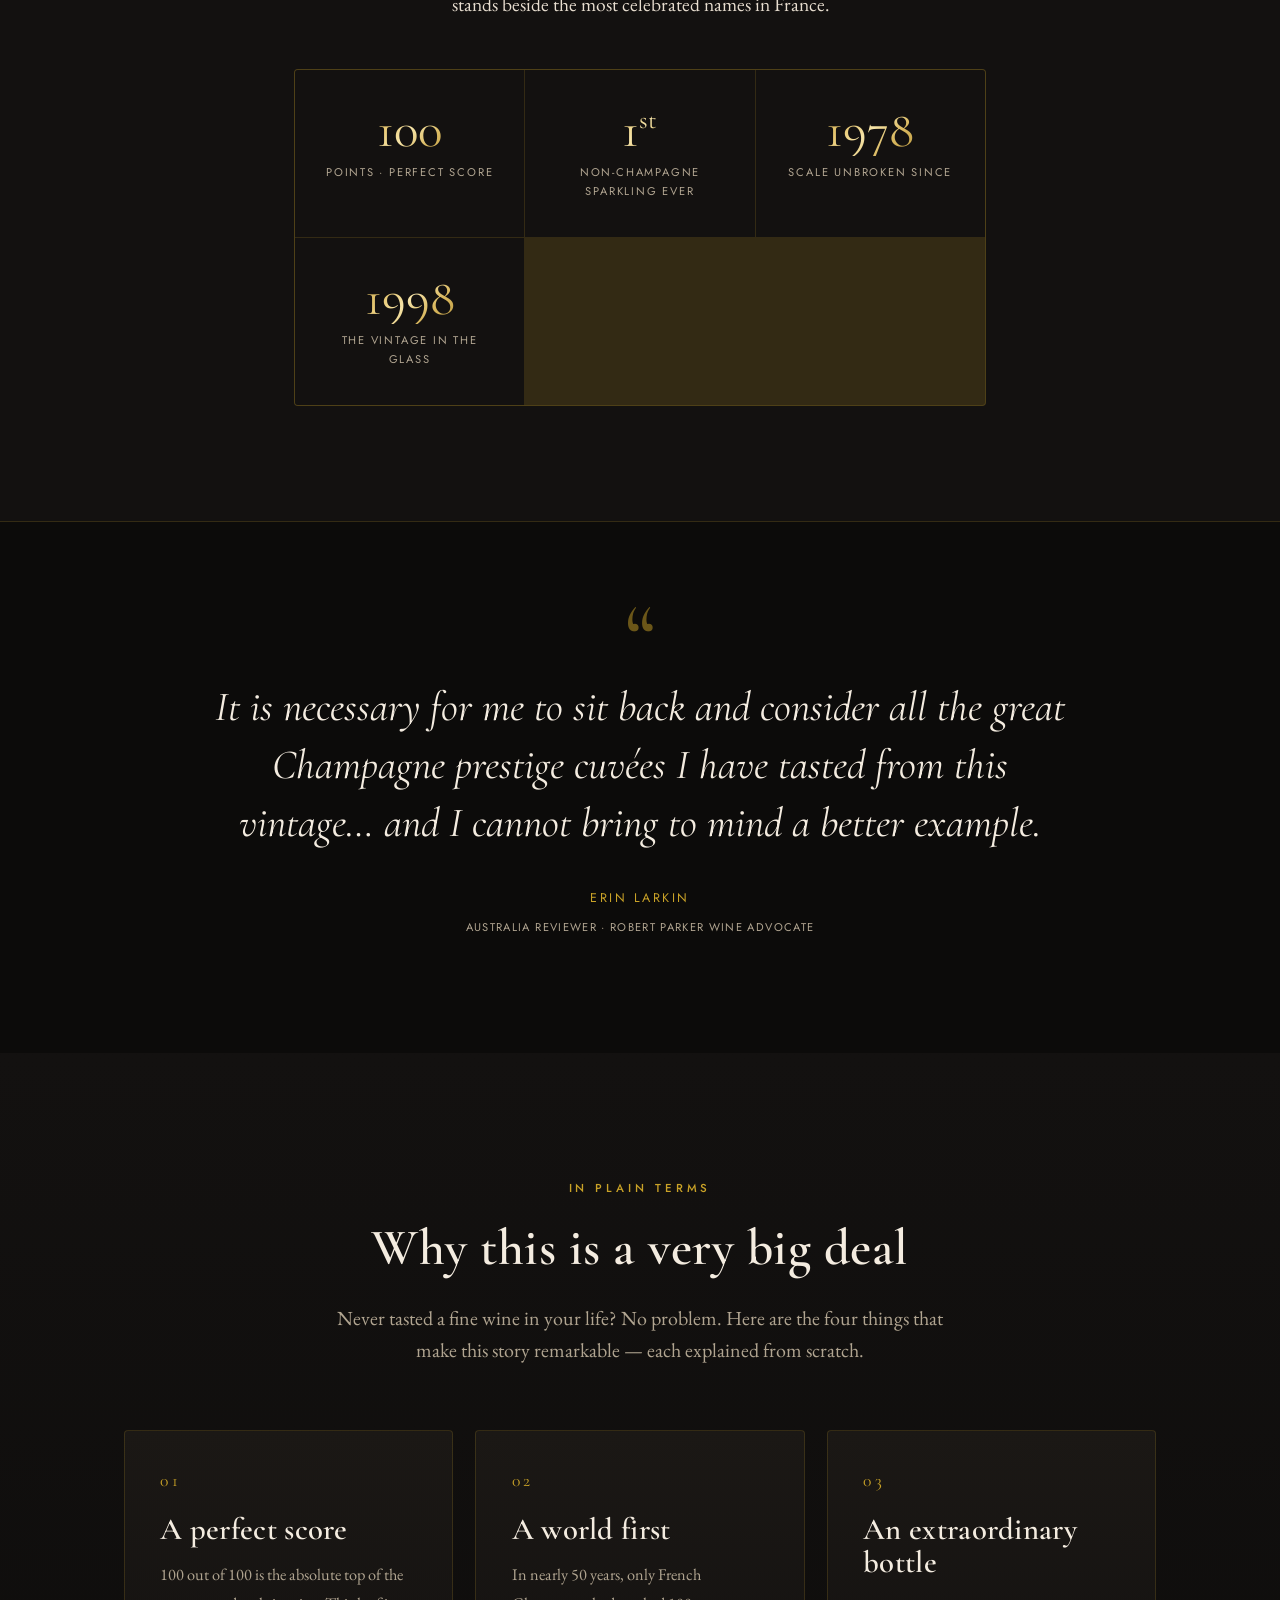
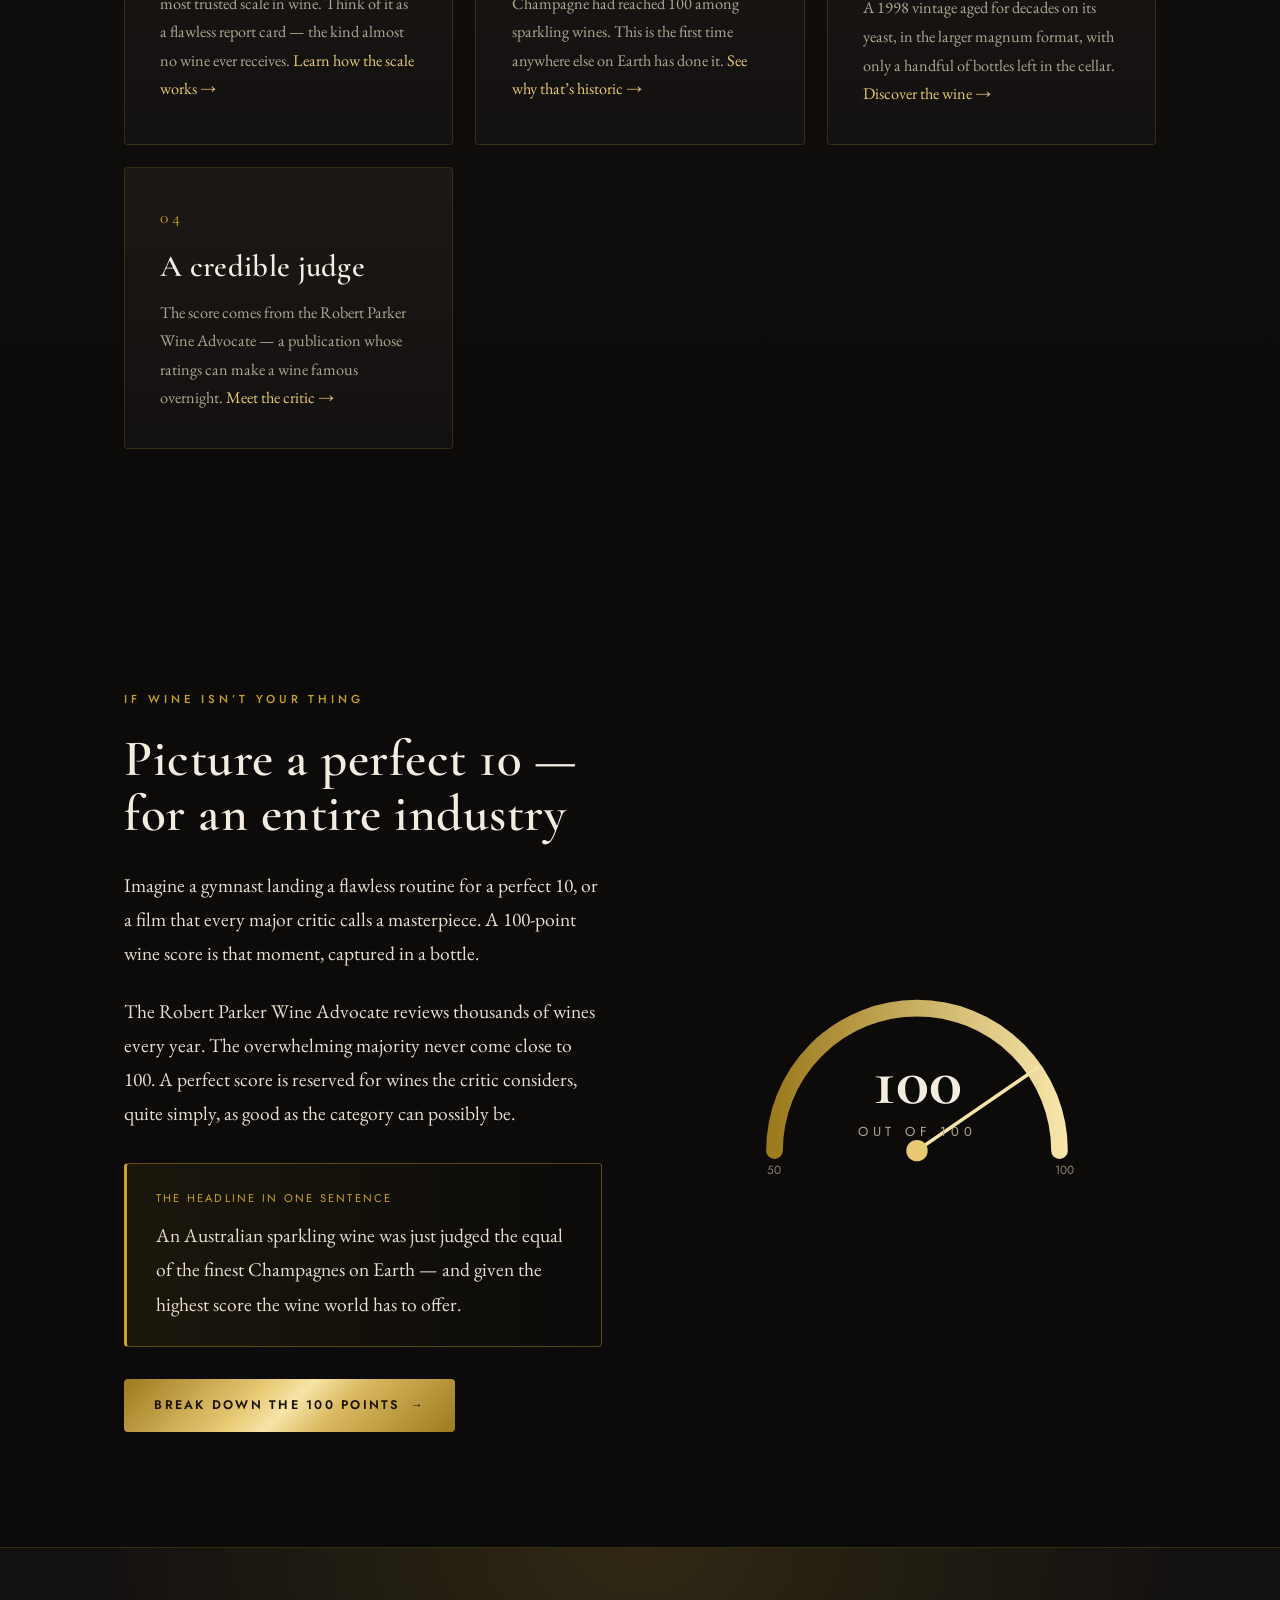
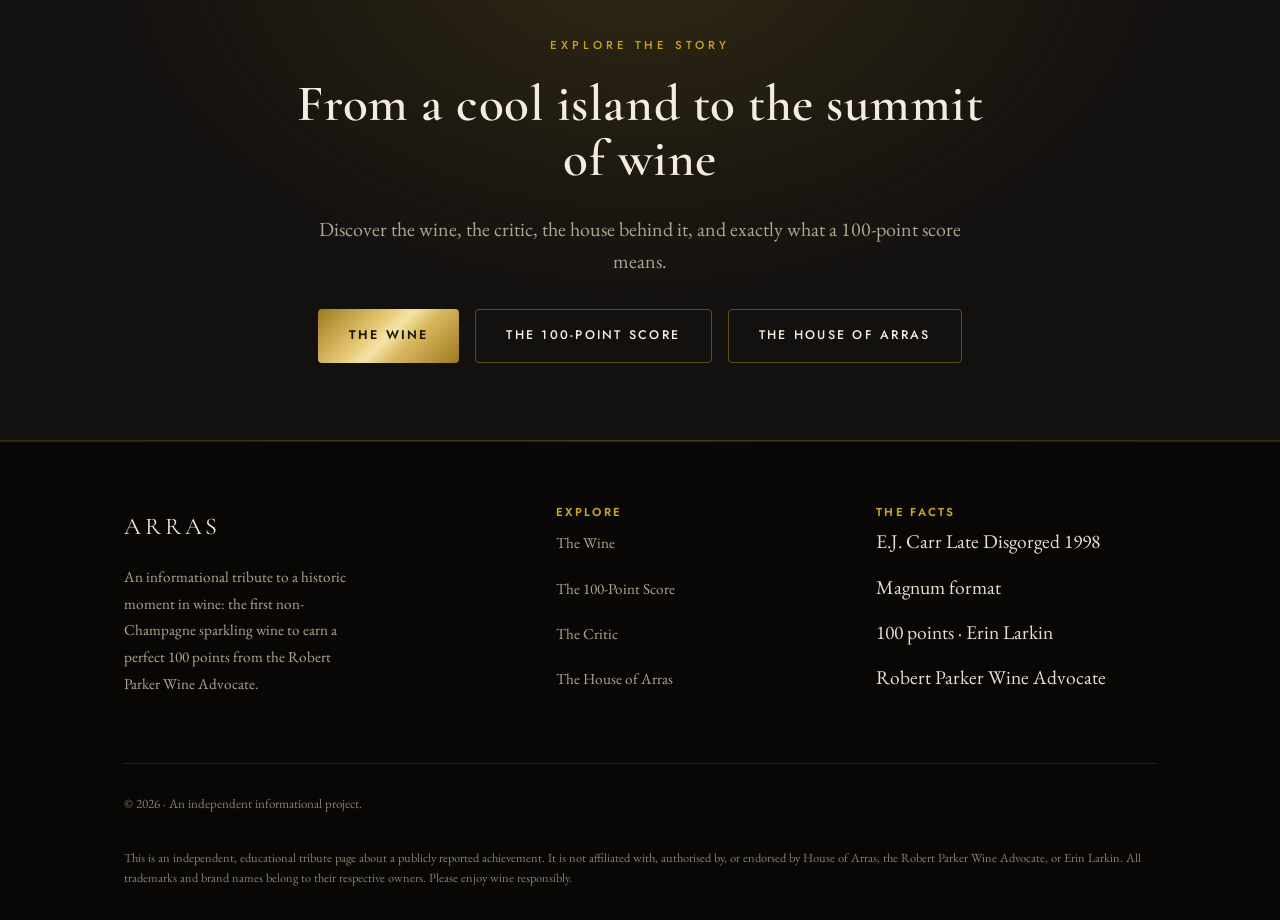
==== commit a739761c: "Add faux-3D bottle hero: angle-consistent studio renders + scroll/pointer stage Three angle-consiste" ====
--- a/index.html
+++ b/index.html
@@ -10,6 +10,9 @@
   <link rel="preconnect" href="https://fonts.gstatic.com" crossorigin />
   <link href="https://fonts.googleapis.com/css2?family=Cormorant+Garamond:ital,wght@0,500;0,600;0,700;1,500;1,600&family=EB+Garamond:ital@0;1&family=Jost:wght@300;400;500&display=swap" rel="stylesheet" />
   <link rel="stylesheet" href="css/style.css" />
+  <link rel="preload" as="image" href="assets/hero/arras-bottle-front.webp"
+        imagesrcset="assets/hero/arras-bottle-front.webp 900w, assets/hero/arras-bottle-front-lg.webp 1500w"
+        imagesizes="(max-width: 900px) 74vw, 400px" />
 </head>
 <body>
 
@@ -57,8 +60,30 @@
       </div>
 
       <div class="hero-art reveal in d2">
-        <!-- The 100-point seal -->
-        <svg class="seal" viewBox="0 0 300 300" xmlns="http://www.w3.org/2000/svg" role="img" aria-label="A perfect 100 points from the Robert Parker Wine Advocate">
+        <!-- Faux-3D bottle stage: three angle-consistent studio renders,
+             crossfaded and tilted by scroll / pointer for dimensionality -->
+        <figure class="bottle-stage" aria-label="The bottle: House of Arras E.J. Carr Late Disgorged 1998 Magnum">
+          <div class="bottle-plate">
+            <img class="bottle-view" data-view="left"
+                 src="assets/hero/arras-bottle-left.webp"
+                 srcset="assets/hero/arras-bottle-left.webp 900w, assets/hero/arras-bottle-left-lg.webp 1500w"
+                 sizes="(max-width: 900px) 74vw, 400px"
+                 alt="" aria-hidden="true" loading="lazy" decoding="async" />
+            <img class="bottle-view is-active" data-view="front"
+                 src="assets/hero/arras-bottle-front.webp"
+                 srcset="assets/hero/arras-bottle-front.webp 900w, assets/hero/arras-bottle-front-lg.webp 1500w"
+                 sizes="(max-width: 900px) 74vw, 400px"
+                 alt="Magnum of House of Arras E.J. Carr Late Disgorged 1998 sparkling wine in warm studio light, black and gold label reading Tasmania, Arras, Méthode Traditionnelle" />
+            <img class="bottle-view" data-view="right"
+                 src="assets/hero/arras-bottle-right.webp"
+                 srcset="assets/hero/arras-bottle-right.webp 900w, assets/hero/arras-bottle-right-lg.webp 1500w"
+                 sizes="(max-width: 900px) 74vw, 400px"
+                 alt="" aria-hidden="true" loading="lazy" decoding="async" />
+            <div class="plate-sheen" aria-hidden="true"></div>
+          </div>
+
+          <!-- The 100-point seal, worn as a medallion on the plate -->
+          <svg class="seal seal--badge" viewBox="0 0 300 300" xmlns="http://www.w3.org/2000/svg" role="img" aria-label="A perfect 100 points from the Robert Parker Wine Advocate">
           <defs>
             <linearGradient id="seal-gold" x1="0" y1="0" x2="1" y2="1">
               <stop offset="0" stop-color="#9c7a1e" />
@@ -81,7 +106,8 @@
           </g>
           <text x="150" y="172" text-anchor="middle" font-family="Cormorant Garamond, serif" font-size="104" font-weight="700" fill="url(#seal-gold)">100</text>
           <text x="150" y="200" text-anchor="middle" font-family="Jost, sans-serif" font-size="13" letter-spacing="8" fill="#e7c873">POINTS</text>
-        </svg>
+          </svg>
+        </figure>
       </div>
     </div>
 
--- a/css/style.css
+++ b/css/style.css
@@ -371,6 +371,82 @@
 .seal .seal-rotate { transform-box: fill-box; transform-origin: center; animation: spin 60s linear infinite; }
 @keyframes spin { to { transform: rotate(360deg); } }
 
+/* ---------------- Bottle stage — faux-3D scroll/pointer hero ----------- */
+.bottle-stage {
+  position: relative;
+  margin: 0;
+  width: min(400px, 74vw);
+  perspective: 1300px;
+}
+.bottle-plate {
+  position: relative;
+  aspect-ratio: 2 / 3;
+  border-radius: 6px;
+  overflow: hidden;
+  background: #ece2d2;
+  border: 1px solid var(--line-strong);
+  box-shadow:
+    0 50px 110px -35px rgba(0, 0, 0, 0.9),
+    0 0 90px rgba(201, 162, 39, 0.13);
+  transform:
+    rotateY(calc(var(--tilt, 0) * 8deg))
+    rotateX(calc(var(--lift, 0) * -3deg))
+    scale(calc(1 - var(--away, 0) * 0.06));
+  transform-style: preserve-3d;
+  will-change: transform;
+}
+.bottle-plate::after {
+  /* hairline inner gold keyline for a framed, museum-plate finish */
+  content: "";
+  position: absolute;
+  inset: 10px;
+  border: 1px solid rgba(156, 122, 30, 0.28);
+  border-radius: 3px;
+  pointer-events: none;
+  z-index: 3;
+}
+.bottle-view {
+  position: absolute;
+  inset: 0;
+  width: 100%;
+  height: 100%;
+  object-fit: cover;
+  opacity: 0;
+  transition: opacity 0.32s ease;
+}
+.bottle-view.is-active { opacity: 1; }
+.plate-sheen {
+  position: absolute;
+  inset: 0;
+  pointer-events: none;
+  z-index: 2;
+  background: linear-gradient(
+    105deg,
+    transparent 32%,
+    rgba(255, 251, 235, 0.35) 46%,
+    rgba(255, 251, 235, 0.08) 56%,
+    transparent 70%
+  );
+  mix-blend-mode: soft-light;
+  transform: translateX(calc(var(--tilt, 0) * -18%));
+}
+/* the 100-point seal, worn as a small medallion over the plate corner */
+.seal--badge {
+  position: absolute;
+  width: clamp(110px, 13vw, 150px);
+  right: -9%;
+  bottom: 5.5%;
+  z-index: 4;
+  padding: 4px;
+  border-radius: 50%;
+  background: radial-gradient(closest-side, rgba(12, 11, 10, 0.94) 95%, transparent 100%);
+  filter: drop-shadow(0 14px 30px rgba(0, 0, 0, 0.75));
+}
+@media (prefers-reduced-motion: reduce) {
+  .bottle-plate { transform: none; }
+  .plate-sheen { transform: none; }
+}
+
 /* scroll cue */
 .scroll-cue {
   position: absolute;
